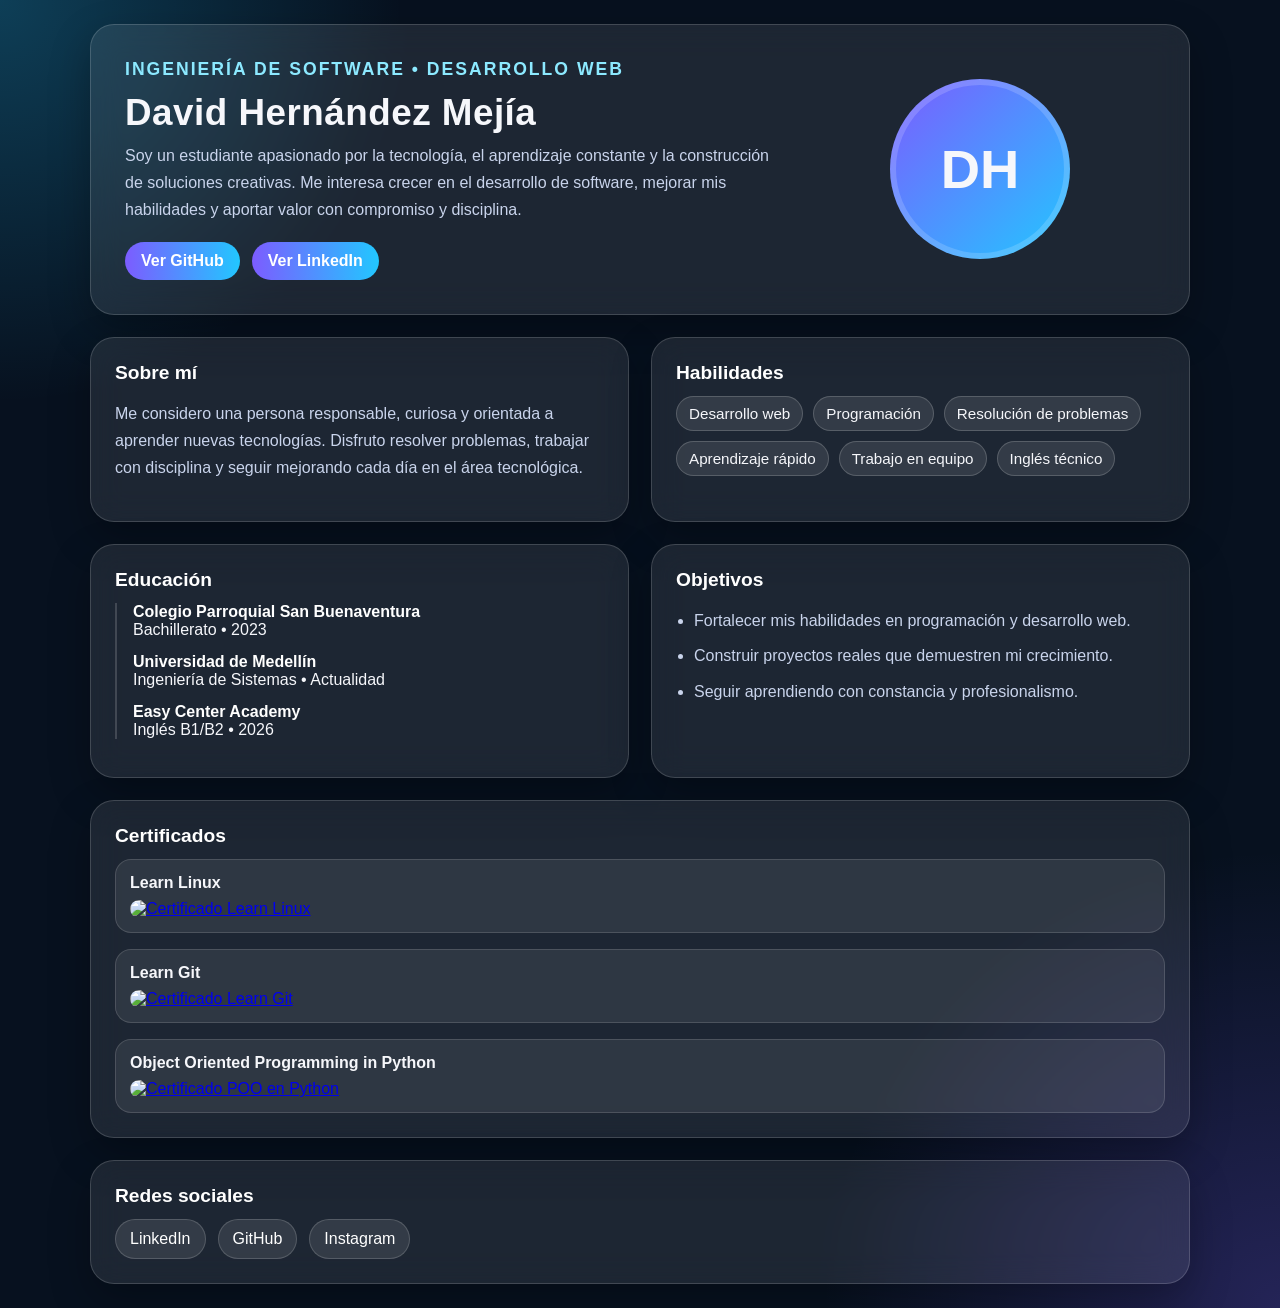
==== ia/index.html @ ae6540dc "Refactor code structure for improved readability and maintainability" ====
<!DOCTYPE html>
<html lang="es">
<head>
    <meta charset="UTF-8">
    <meta name="viewport" content="width=device-width, initial-scale=1.0">
    <title>Hoja de Vida - David Hernández Mejía</title>
    <style>
        :root {
            --bg: #07111f;
            --panel: rgba(255, 255, 255, 0.09);
            --border: rgba(255, 255, 255, 0.16);
            --text: #f6f7fb;
            --muted: #c9d4ec;
            --accent: #7c5cff;
            --accent-2: #22c7ff;
        }

        * { box-sizing: border-box; }

        body {
            margin: 0;
            font-family: "Segoe UI", Tahoma, Geneva, Verdana, sans-serif;
            color: var(--text);
            background:
                radial-gradient(circle at top left, rgba(34,199,255,0.25), transparent 22%),
                radial-gradient(circle at bottom right, rgba(124,92,255,0.25), transparent 25%),
                var(--bg);
            min-height: 100vh;
            padding: 24px;
        }

        .container {
            max-width: 1100px;
            margin: 0 auto;
            display: grid;
            gap: 22px;
        }

        .hero, .card {
            background: var(--panel);
            backdrop-filter: blur(16px);
            border: 1px solid var(--border);
            border-radius: 24px;
            box-shadow: 0 16px 40px rgba(0, 0, 0, 0.28);
        }

        .hero {
            padding: 34px;
            display: grid;
            grid-template-columns: 1.5fr 0.8fr;
            gap: 24px;
            align-items: center;
        }

        .hero h1 {
            font-size: 2.3rem;
            margin: 0 0 8px;
            letter-spacing: 0.5px;
        }

        .hero .title {
            color: #8ce9ff;
            font-weight: 700;
            font-size: 1.1rem;
            margin-bottom: 12px;
            text-transform: uppercase;
            letter-spacing: 2px;
        }

        .hero p {
            color: var(--muted);
            line-height: 1.7;
            margin: 0;
            font-size: 1rem;
        }

        .avatar {
            width: 180px;
            height: 180px;
            border-radius: 50%;
            margin: 0 auto;
            background: linear-gradient(135deg, var(--accent), var(--accent-2));
            display: grid;
            place-items: center;
            font-size: 3.4rem;
            font-weight: 700;
            box-shadow: inset 0 0 0 6px rgba(255,255,255,0.16);
        }

        .btns {
            display: flex;
            flex-wrap: wrap;
            gap: 12px;
            margin-top: 18px;
        }

        .btn {
            text-decoration: none;
            padding: 10px 16px;
            border-radius: 999px;
            font-weight: 600;
            color: white;
            background: linear-gradient(90deg, var(--accent), var(--accent-2));
            transition: transform 0.2s ease, box-shadow 0.2s ease;
        }

        .btn:hover {
            transform: translateY(-2px);
            box-shadow: 0 8px 18px rgba(34,199,255,0.22);
        }

        .grid {
            display: grid;
            grid-template-columns: 1fr 1fr;
            gap: 22px;
        }

        .card { padding: 24px; }

        .card h2 {
            margin: 0 0 12px;
            font-size: 1.2rem;
            color: #ffffff;
        }

        .card p, .card li {
            color: var(--muted);
            line-height: 1.7;
        }

        ul { padding-left: 18px; }
        li { margin-bottom: 8px; }

        .chips {
            display: flex;
            flex-wrap: wrap;
            gap: 10px;
            margin-top: 8px;
        }

        .chip {
            background: rgba(255,255,255,0.1);
            border: 1px solid rgba(255,255,255,0.18);
            border-radius: 999px;
            padding: 8px 12px;
            font-size: 0.95rem;
        }

        .timeline {
            border-left: 2px solid rgba(255,255,255,0.16);
            padding-left: 16px;
            margin-top: 12px;
        }

        .timeline-item { margin-bottom: 14px; }
        .timeline-item strong { color: #ffffff; }

        .cert-list {
            display: grid;
            gap: 16px;
            margin-top: 8px;
        }

        .cert-card {
            background: rgba(255,255,255,0.08);
            border: 1px solid rgba(255,255,255,0.14);
            border-radius: 16px;
            padding: 14px;
        }

        .cert-card img {
            width: 100%;
            height: auto;
            border-radius: 12px;
            display: block;
            margin-top: 8px;
        }

        .socials {
            display: flex;
            flex-wrap: wrap;
            gap: 12px;
            margin-top: 10px;
        }

        .socials a {
            text-decoration: none;
            color: white;
            padding: 10px 14px;
            background: rgba(255,255,255,0.1);
            border-radius: 999px;
            border: 1px solid rgba(255,255,255,0.16);
        }

        @media (max-width: 850px) {
            .hero { grid-template-columns: 1fr; }
            .grid { grid-template-columns: 1fr; }
        }
    </style>
</head>
<body>
    <div class="container">
        <header class="hero">
            <div>
                <div class="title">Ingeniería de Software • Desarrollo Web</div>
                <h1>David Hernández Mejía</h1>
                <p>Soy un estudiante apasionado por la tecnología, el aprendizaje constante y la construcción de soluciones creativas. Me interesa crecer en el desarrollo de software, mejorar mis habilidades y aportar valor con compromiso y disciplina.</p>
                <div class="btns">
                    <a class="btn" href="https://github.com/David2421b" target="_blank" rel="noopener noreferrer">Ver GitHub</a>
                    <a class="btn" href="https://www.linkedin.com/in/david-hernandez-mejia-94baa52ba" target="_blank" rel="noopener noreferrer">Ver LinkedIn</a>
                </div>
            </div>
            <div class="avatar">DH</div>
        </header>

        <div class="grid">
            <section class="card">
                <h2>Sobre mí</h2>
                <p>Me considero una persona responsable, curiosa y orientada a aprender nuevas tecnologías. Disfruto resolver problemas, trabajar con disciplina y seguir mejorando cada día en el área tecnológica.</p>
            </section>

            <section class="card">
                <h2>Habilidades</h2>
                <div class="chips">
                    <span class="chip">Desarrollo web</span>
                    <span class="chip">Programación</span>
                    <span class="chip">Resolución de problemas</span>
                    <span class="chip">Aprendizaje rápido</span>
                    <span class="chip">Trabajo en equipo</span>
                    <span class="chip">Inglés técnico</span>
                </div>
            </section>
        </div>

        <div class="grid">
            <section class="card">
                <h2>Educación</h2>
                <div class="timeline">
                    <div class="timeline-item">
                        <strong>Colegio Parroquial San Buenaventura</strong><br>
                        Bachillerato • 2023
                    </div>
                    <div class="timeline-item">
                        <strong>Universidad de Medellín</strong><br>
                        Ingeniería de Sistemas • Actualidad
                    </div>
                    <div class="timeline-item">
                        <strong>Easy Center Academy</strong><br>
                        Inglés B1/B2 • 2026
                    </div>
                </div>
            </section>

            <section class="card">
                <h2>Objetivos</h2>
                <ul>
                    <li>Fortalecer mis habilidades en programación y desarrollo web.</li>
                    <li>Construir proyectos reales que demuestren mi crecimiento.</li>
                    <li>Seguir aprendiendo con constancia y profesionalismo.</li>
                </ul>
            </section>
        </div>

        <section class="card">
            <h2>Certificados</h2>
            <div class="cert-list">
                <div class="cert-card">
                    <strong>Learn Linux</strong>
                    <a href="https://www.boot.dev/certificates/f3d84eef-c397-4a1f-8526-caf4ab329b5d" target="_blank" rel="noopener noreferrer">
                        <img src="https://qvault-webapp-dynamic-assets.storage.googleapis.com/certificates/f3d84eef-c397-4a1f-8526-caf4ab329b5d.jpeg?v=1776651735" alt="Certificado Learn Linux">
                    </a>
                </div>
                <div class="cert-card">
                    <strong>Learn Git</strong>
                    <a href="https://www.boot.dev/certificates/bcc9eda8-44ec-44ef-a20a-395c9cd6ca6c" target="_blank" rel="noopener noreferrer">
                        <img src="https://qvault-webapp-dynamic-assets.storage.googleapis.com/certificates/bcc9eda8-44ec-44ef-a20a-395c9cd6ca6c.jpeg?v=1775341762" alt="Certificado Learn Git">
                    </a>
                </div>
                <div class="cert-card">
                    <strong>Object Oriented Programming in Python</strong>
                    <a href="https://www.boot.dev/certificates/1525985b-c9c6-4c84-a027-48d4a1cb4548" target="_blank" rel="noopener noreferrer">
                        <img src="https://qvault-webapp-dynamic-assets.storage.googleapis.com/certificates/1525985b-c9c6-4c84-a027-48d4a1cb4548.jpeg?v=1775328345" alt="Certificado POO en Python">
                    </a>
                </div>
            </div>
        </section>

        <section class="card">
            <h2>Redes sociales</h2>
            <div class="socials">
                <a href="https://www.linkedin.com/in/david-hernandez-mejia-94baa52ba" target="_blank" rel="noopener noreferrer">LinkedIn</a>
                <a href="https://github.com/David2421b" target="_blank" rel="noopener noreferrer">GitHub</a>
                <a href="https://www.instagram.com/davidhernandez0951/" target="_blank" rel="noopener noreferrer">Instagram</a>
            </div>
        </section>
    </div>
</body>
</html>
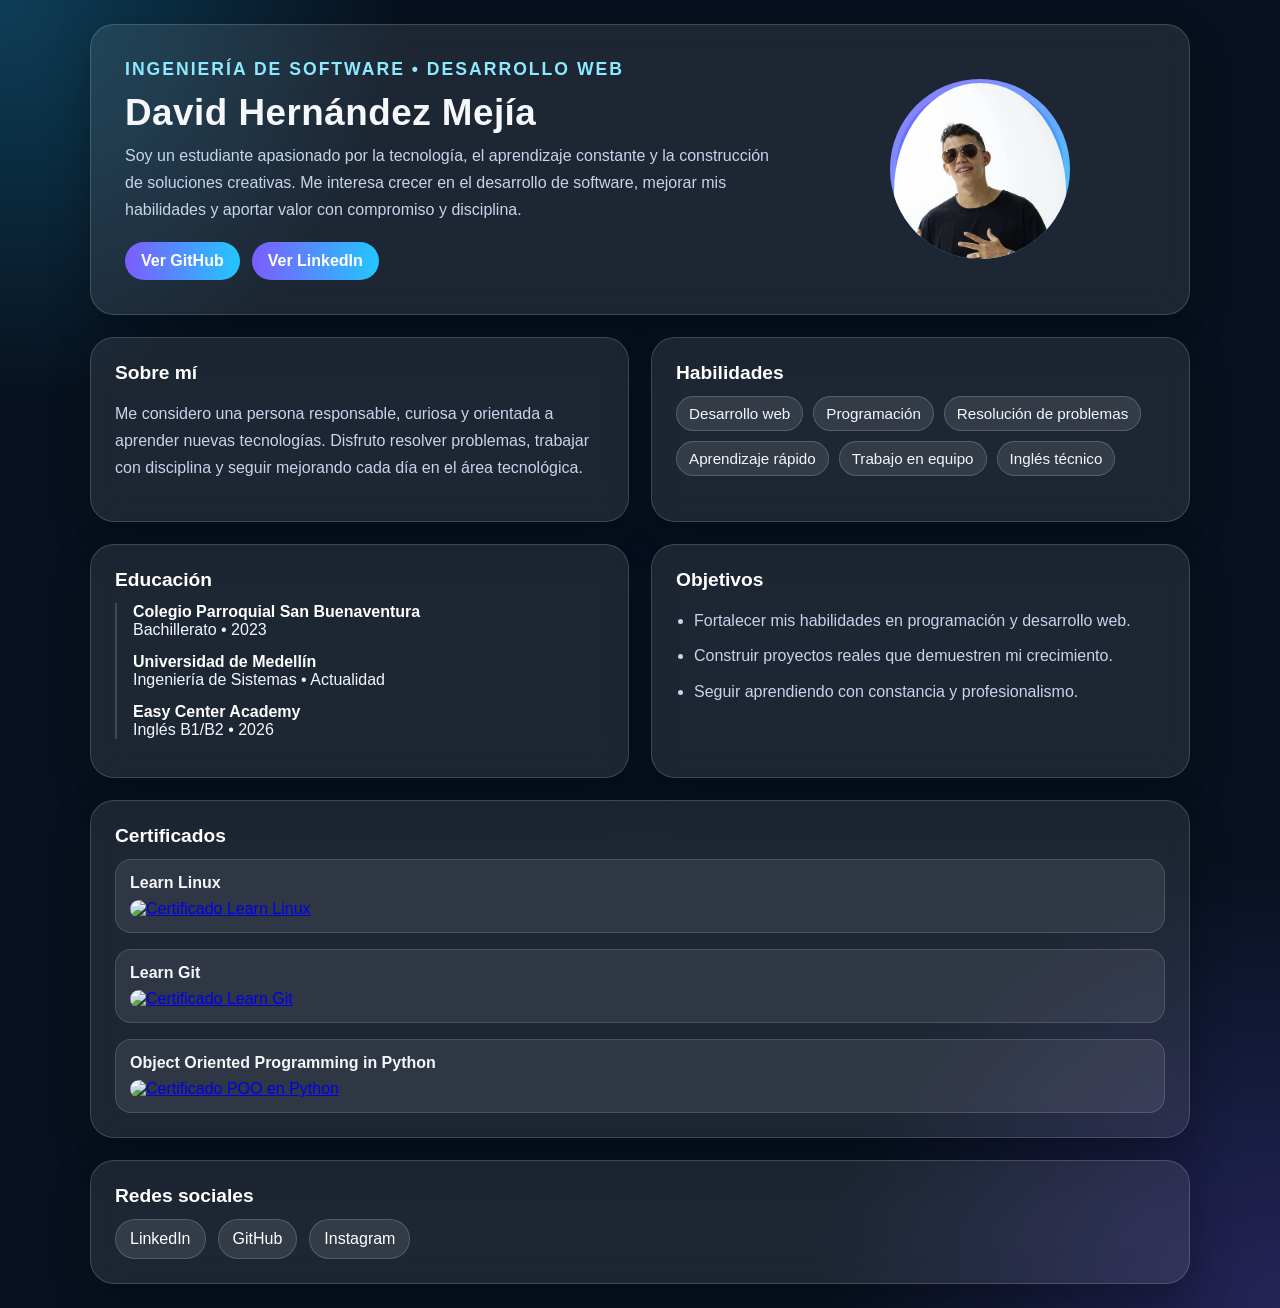
==== commit adf17b6b: "Agregar imagen de perfil en la sección de avatar y ajustar estilos en ia.css para mejorar la present" ====
--- a/ia/index.html
+++ b/ia/index.html
@@ -4,199 +4,7 @@
     <meta charset="UTF-8">
     <meta name="viewport" content="width=device-width, initial-scale=1.0">
     <title>Hoja de Vida - David Hernández Mejía</title>
-    <style>
-        :root {
-            --bg: #07111f;
-            --panel: rgba(255, 255, 255, 0.09);
-            --border: rgba(255, 255, 255, 0.16);
-            --text: #f6f7fb;
-            --muted: #c9d4ec;
-            --accent: #7c5cff;
-            --accent-2: #22c7ff;
-        }
-
-        * { box-sizing: border-box; }
-
-        body {
-            margin: 0;
-            font-family: "Segoe UI", Tahoma, Geneva, Verdana, sans-serif;
-            color: var(--text);
-            background:
-                radial-gradient(circle at top left, rgba(34,199,255,0.25), transparent 22%),
-                radial-gradient(circle at bottom right, rgba(124,92,255,0.25), transparent 25%),
-                var(--bg);
-            min-height: 100vh;
-            padding: 24px;
-        }
-
-        .container {
-            max-width: 1100px;
-            margin: 0 auto;
-            display: grid;
-            gap: 22px;
-        }
-
-        .hero, .card {
-            background: var(--panel);
-            backdrop-filter: blur(16px);
-            border: 1px solid var(--border);
-            border-radius: 24px;
-            box-shadow: 0 16px 40px rgba(0, 0, 0, 0.28);
-        }
-
-        .hero {
-            padding: 34px;
-            display: grid;
-            grid-template-columns: 1.5fr 0.8fr;
-            gap: 24px;
-            align-items: center;
-        }
-
-        .hero h1 {
-            font-size: 2.3rem;
-            margin: 0 0 8px;
-            letter-spacing: 0.5px;
-        }
-
-        .hero .title {
-            color: #8ce9ff;
-            font-weight: 700;
-            font-size: 1.1rem;
-            margin-bottom: 12px;
-            text-transform: uppercase;
-            letter-spacing: 2px;
-        }
-
-        .hero p {
-            color: var(--muted);
-            line-height: 1.7;
-            margin: 0;
-            font-size: 1rem;
-        }
-
-        .avatar {
-            width: 180px;
-            height: 180px;
-            border-radius: 50%;
-            margin: 0 auto;
-            background: linear-gradient(135deg, var(--accent), var(--accent-2));
-            display: grid;
-            place-items: center;
-            font-size: 3.4rem;
-            font-weight: 700;
-            box-shadow: inset 0 0 0 6px rgba(255,255,255,0.16);
-        }
-
-        .btns {
-            display: flex;
-            flex-wrap: wrap;
-            gap: 12px;
-            margin-top: 18px;
-        }
-
-        .btn {
-            text-decoration: none;
-            padding: 10px 16px;
-            border-radius: 999px;
-            font-weight: 600;
-            color: white;
-            background: linear-gradient(90deg, var(--accent), var(--accent-2));
-            transition: transform 0.2s ease, box-shadow 0.2s ease;
-        }
-
-        .btn:hover {
-            transform: translateY(-2px);
-            box-shadow: 0 8px 18px rgba(34,199,255,0.22);
-        }
-
-        .grid {
-            display: grid;
-            grid-template-columns: 1fr 1fr;
-            gap: 22px;
-        }
-
-        .card { padding: 24px; }
-
-        .card h2 {
-            margin: 0 0 12px;
-            font-size: 1.2rem;
-            color: #ffffff;
-        }
-
-        .card p, .card li {
-            color: var(--muted);
-            line-height: 1.7;
-        }
-
-        ul { padding-left: 18px; }
-        li { margin-bottom: 8px; }
-
-        .chips {
-            display: flex;
-            flex-wrap: wrap;
-            gap: 10px;
-            margin-top: 8px;
-        }
-
-        .chip {
-            background: rgba(255,255,255,0.1);
-            border: 1px solid rgba(255,255,255,0.18);
-            border-radius: 999px;
-            padding: 8px 12px;
-            font-size: 0.95rem;
-        }
-
-        .timeline {
-            border-left: 2px solid rgba(255,255,255,0.16);
-            padding-left: 16px;
-            margin-top: 12px;
-        }
-
-        .timeline-item { margin-bottom: 14px; }
-        .timeline-item strong { color: #ffffff; }
-
-        .cert-list {
-            display: grid;
-            gap: 16px;
-            margin-top: 8px;
-        }
-
-        .cert-card {
-            background: rgba(255,255,255,0.08);
-            border: 1px solid rgba(255,255,255,0.14);
-            border-radius: 16px;
-            padding: 14px;
-        }
-
-        .cert-card img {
-            width: 100%;
-            height: auto;
-            border-radius: 12px;
-            display: block;
-            margin-top: 8px;
-        }
-
-        .socials {
-            display: flex;
-            flex-wrap: wrap;
-            gap: 12px;
-            margin-top: 10px;
-        }
-
-        .socials a {
-            text-decoration: none;
-            color: white;
-            padding: 10px 14px;
-            background: rgba(255,255,255,0.1);
-            border-radius: 999px;
-            border: 1px solid rgba(255,255,255,0.16);
-        }
-
-        @media (max-width: 850px) {
-            .hero { grid-template-columns: 1fr; }
-            .grid { grid-template-columns: 1fr; }
-        }
-    </style>
+    <link rel="stylesheet" href="/assets/CSS/ia.css">
 </head>
 <body>
     <div class="container">
@@ -210,7 +18,9 @@
                     <a class="btn" href="https://www.linkedin.com/in/david-hernandez-mejia-94baa52ba" target="_blank" rel="noopener noreferrer">Ver LinkedIn</a>
                 </div>
             </div>
-            <div class="avatar">DH</div>
+            <div class="avatar">
+                <img src="/static/images/Captura de pantalla 2026-05-31 152456.png" alt="Foto de perfil de David" class="profile-image">
+            </div>
         </header>
 
         <div class="grid">
--- a/assets/CSS/ia.css
+++ b/assets/CSS/ia.css
@@ -0,0 +1,199 @@
+:root {
+            --bg: #07111f;
+            --panel: rgba(255, 255, 255, 0.09);
+            --border: rgba(255, 255, 255, 0.16);
+            --text: #f6f7fb;
+            --muted: #c9d4ec;
+            --accent: #7c5cff;
+            --accent-2: #22c7ff;
+        }
+
+        * { box-sizing: border-box; }
+
+        body {
+            margin: 0;
+            font-family: "Segoe UI", Tahoma, Geneva, Verdana, sans-serif;
+            color: var(--text);
+            background:
+                radial-gradient(circle at top left, rgba(34,199,255,0.25), transparent 22%),
+                radial-gradient(circle at bottom right, rgba(124,92,255,0.25), transparent 25%),
+                var(--bg);
+            min-height: 100vh;
+            padding: 24px;
+        }
+
+        .container {
+            max-width: 1100px;
+            margin: 0 auto;
+            display: grid;
+            gap: 22px;
+        }
+
+        .hero, .card {
+            background: var(--panel);
+            backdrop-filter: blur(16px);
+            border: 1px solid var(--border);
+            border-radius: 24px;
+            box-shadow: 0 16px 40px rgba(0, 0, 0, 0.28);
+        }
+
+        .hero {
+            padding: 34px;
+            display: grid;
+            grid-template-columns: 1.5fr 0.8fr;
+            gap: 24px;
+            align-items: center;
+        }
+
+        .hero h1 {
+            font-size: 2.3rem;
+            margin: 0 0 8px;
+            letter-spacing: 0.5px;
+        }
+
+        .hero .title {
+            color: #8ce9ff;
+            font-weight: 700;
+            font-size: 1.1rem;
+            margin-bottom: 12px;
+            text-transform: uppercase;
+            letter-spacing: 2px;
+        }
+
+        .hero p {
+            color: var(--muted);
+            line-height: 1.7;
+            margin: 0;
+            font-size: 1rem;
+        }
+
+        .avatar {
+            width: 180px;
+            height: 180px;
+            border-radius: 50%;
+            margin: 0 auto;
+            background: linear-gradient(135deg, var(--accent), var(--accent-2));
+            display: grid;
+            place-items: center;
+            box-shadow: inset 0 0 0 6px rgba(255,255,255,0.16);
+            overflow: hidden;
+            padding: 4px;
+        }
+
+        .profile-image {
+            width: 100%;
+            height: 100%;
+            object-fit: cover;
+            border-radius: 50%;
+            display: block;
+        }
+
+        .btns {
+            display: flex;
+            flex-wrap: wrap;
+            gap: 12px;
+            margin-top: 18px;
+        }
+
+        .btn {
+            text-decoration: none;
+            padding: 10px 16px;
+            border-radius: 999px;
+            font-weight: 600;
+            color: white;
+            background: linear-gradient(90deg, var(--accent), var(--accent-2));
+            transition: transform 0.2s ease, box-shadow 0.2s ease;
+        }
+
+        .btn:hover {
+            transform: translateY(-2px);
+            box-shadow: 0 8px 18px rgba(34,199,255,0.22);
+        }
+
+        .grid {
+            display: grid;
+            grid-template-columns: 1fr 1fr;
+            gap: 22px;
+        }
+
+        .card { padding: 24px; }
+
+        .card h2 {
+            margin: 0 0 12px;
+            font-size: 1.2rem;
+            color: #ffffff;
+        }
+
+        .card p, .card li {
+            color: var(--muted);
+            line-height: 1.7;
+        }
+
+        ul { padding-left: 18px; }
+        li { margin-bottom: 8px; }
+
+        .chips {
+            display: flex;
+            flex-wrap: wrap;
+            gap: 10px;
+            margin-top: 8px;
+        }
+
+        .chip {
+            background: rgba(255,255,255,0.1);
+            border: 1px solid rgba(255,255,255,0.18);
+            border-radius: 999px;
+            padding: 8px 12px;
+            font-size: 0.95rem;
+        }
+
+        .timeline {
+            border-left: 2px solid rgba(255,255,255,0.16);
+            padding-left: 16px;
+            margin-top: 12px;
+        }
+
+        .timeline-item { margin-bottom: 14px; }
+        .timeline-item strong { color: #ffffff; }
+
+        .cert-list {
+            display: grid;
+            gap: 16px;
+            margin-top: 8px;
+        }
+
+        .cert-card {
+            background: rgba(255,255,255,0.08);
+            border: 1px solid rgba(255,255,255,0.14);
+            border-radius: 16px;
+            padding: 14px;
+        }
+
+        .cert-card img {
+            width: 100%;
+            height: auto;
+            border-radius: 12px;
+            display: block;
+            margin-top: 8px;
+        }
+
+        .socials {
+            display: flex;
+            flex-wrap: wrap;
+            gap: 12px;
+            margin-top: 10px;
+        }
+
+        .socials a {
+            text-decoration: none;
+            color: white;
+            padding: 10px 14px;
+            background: rgba(255,255,255,0.1);
+            border-radius: 999px;
+            border: 1px solid rgba(255,255,255,0.16);
+        }
+
+        @media (max-width: 850px) {
+            .hero { grid-template-columns: 1fr; }
+            .grid { grid-template-columns: 1fr; }
+        }
